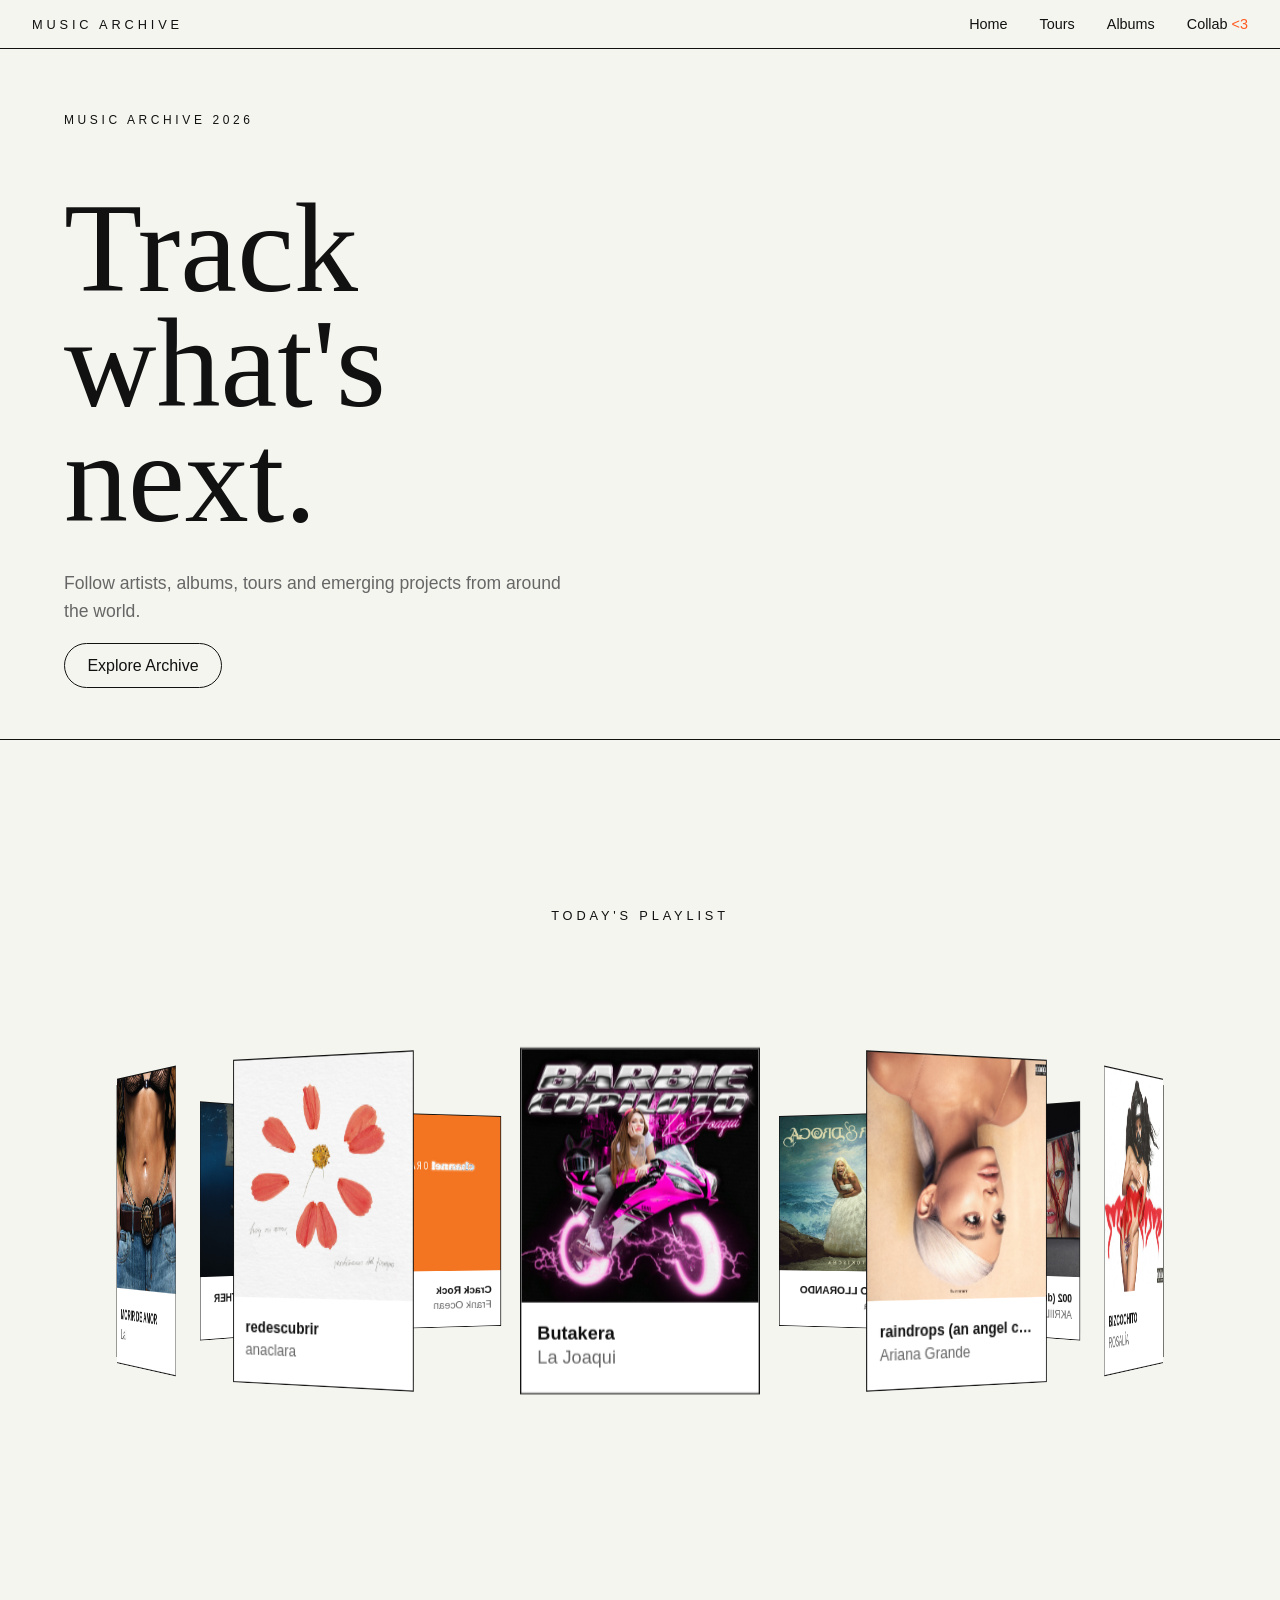
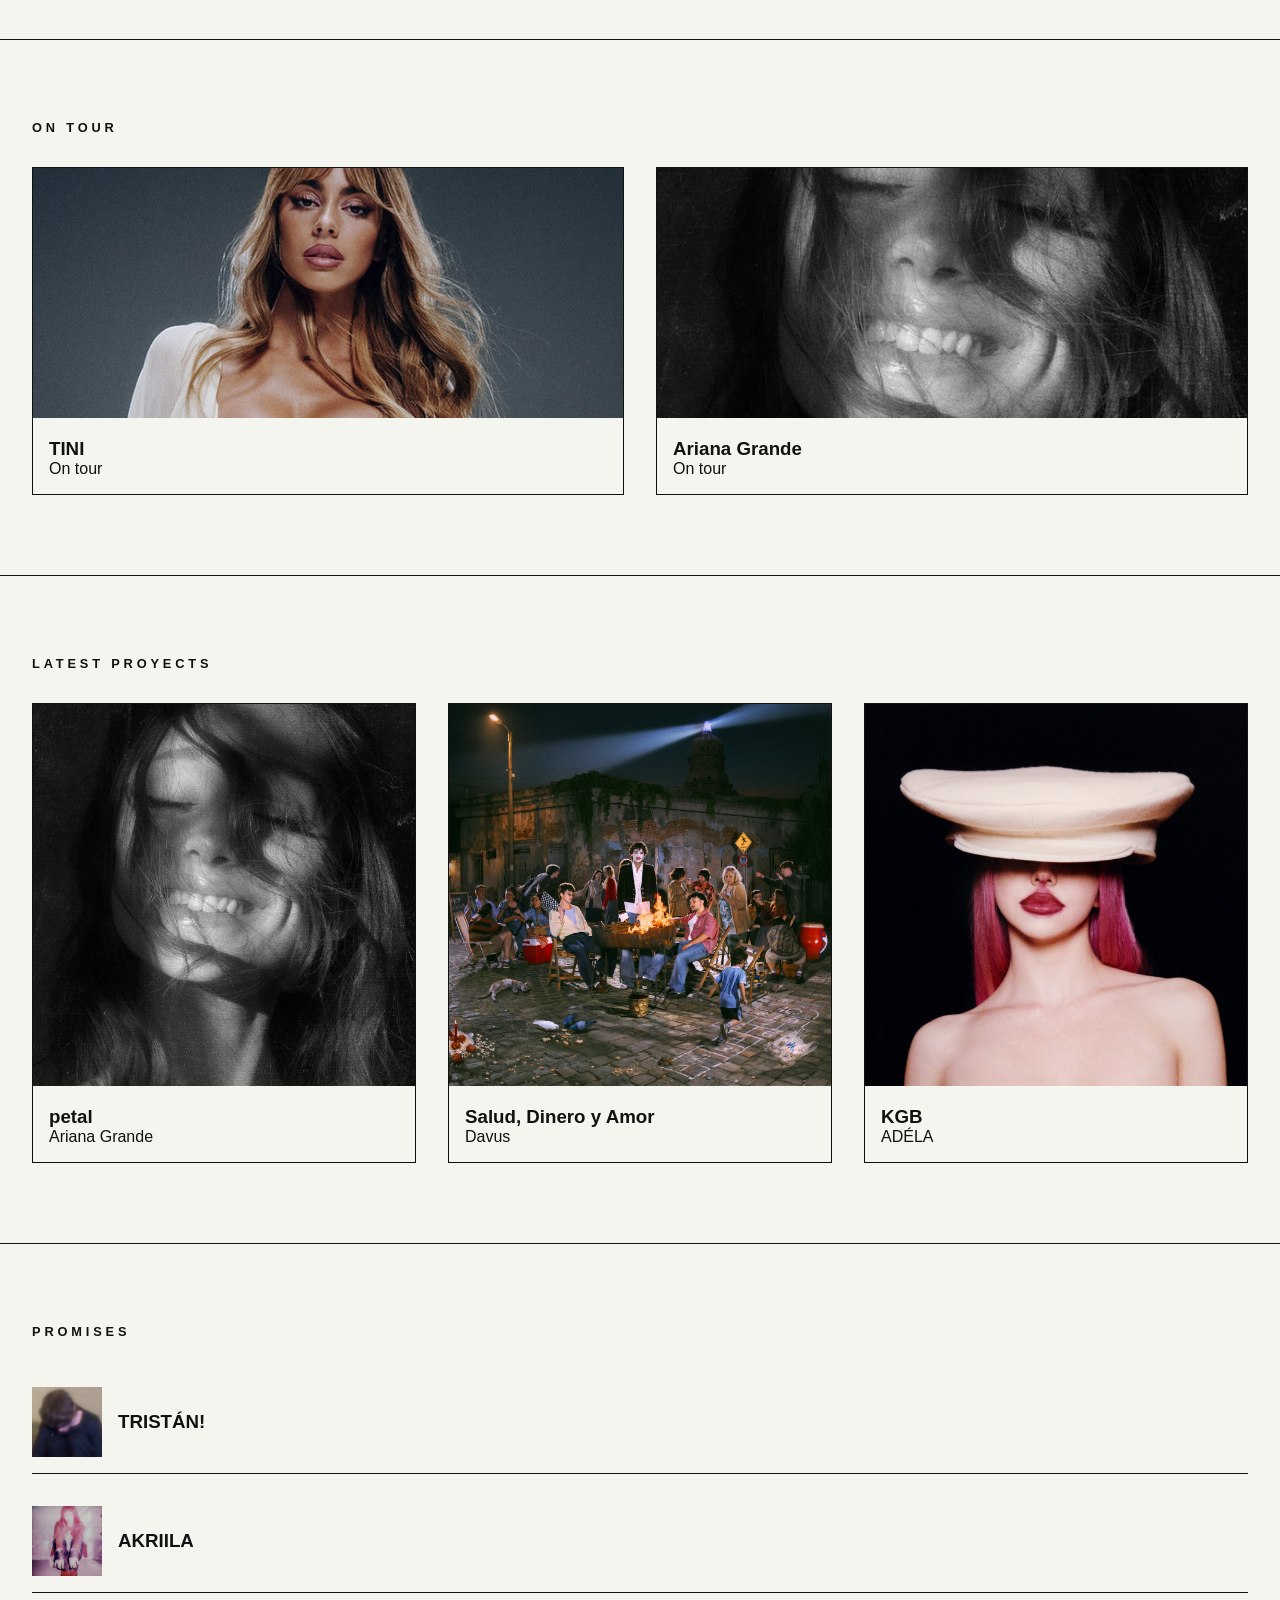
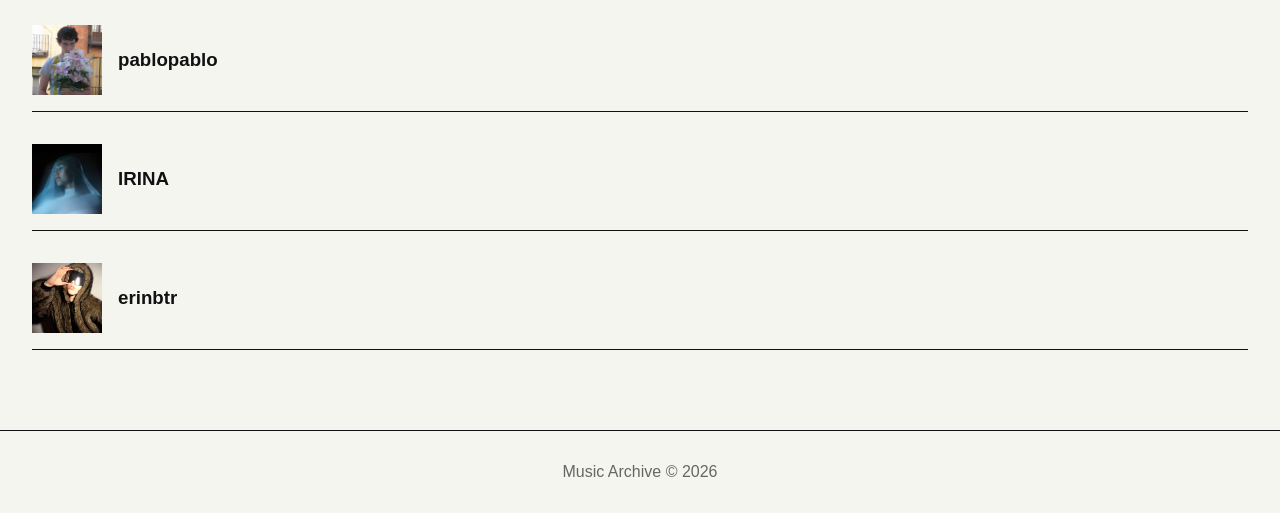
==== index.html @ 73503e7b "feat: initial commit" ====
<!DOCTYPE html>
<html lang="en">

<head>
    <meta charset="UTF-8">
    <meta name="viewport" content="width=device-width, initial-scale=1.0">
    <link rel="stylesheet" href="estilos.css">
    <title>Archive | Home</title>
</head>

<body>
    <header>

        <div class="logo">
            <a href="index.html" class="logo">MUSIC ARCHIVE</a>
        </div>

        <nav>
            <a href="index.html">Home</a>
            <a href="catalogo.html?onTour=true">Tours</a>
            <a href="catalogo.html?onAlbum=true">Albums</a>
            <a href="form.html">Collab <div id="heart">&lt;3</div></a>
        </nav>

    </header>

    <main>

        <section id="background-hero" class="hero">
            <div>
                <div class="hero-top">
                    MUSIC ARCHIVE 2026
                </div>

                <h1>
                    Track<br>
                    what's<br>
                    next.
                </h1>

                <p>
                    Follow artists, albums, tours and emerging
                    projects from around the world.
                </p>

                <a href="catalogo.html" class="hero-btn">
                    Explore Archive
                </a>
            </div>
        </section>

        <section class="playlist">

            <div class="playlist-title">
                Today's Playlist
            </div>

            <div class="carousel-wrapper">

                <div class="carousel" id="carousel">

                    <!--   <a href="detalle.html" class="card">
                    
                    <img src="">
                    <div class="info">
                        <h3></h3>
                        <p class="artist"></p>
                    </div>
                </a> -->


                </div>

            </div>

        </section>

        <section class="tours">

            <h2 class="section-title">
                <a href="catalogo.html?onTour=true"> On Tour</a>
            </h2>

            <div class="tour-grid" id="tour-grid">

                <a href="detalle.html" class="article-link">
                    <article class="tour-card">
                        <img src="">
                        <div class="tour-info">
                            <h3></h3>
                            <p></p>
                        </div>
                    </article>
                </a>

                <a href="detalle.html" class="article-link">
                    <article class="tour-card">
                        <img src="">
                        <div class="tour-info">
                            <h3></h3>
                            <p></p>
                        </div>
                    </article>
                </a>

            </div>

        </section>

        <section class="trending">

            <h2 class="section-title">
                Latest Proyects
            </h2>

            <div class="album-grid">

                <a href="#" class="article-link">
                    <article class="album">
                        <img src="">
                        <div class="album-info">
                            <h3></h3>
                            <p></p>
                        </div>
                    </article>
                </a>

                <a href="#" class="article-link">
                    <article class="album">
                        <img src="">
                        <div class="album-info">
                            <h3></h3>
                            <p></p>
                        </div>
                    </article>
                </a>

                <a href="#" class="article-link">
                    <article class="album">
                        <img src="">
                        <div class="album-info">
                            <h3></h3>
                            <p></p>
                        </div>
                    </article>
                </a>

            </div>

        </section>

        <section class="promises">

            <h2 class="section-title">
                Promises
            </h2>

            <div class="artist-list">

                <a href="detalle.html" class="article-link">
                    <article class="promise">
                        <img src="">
                        <h3></h3>
                    </article>
                </a>

            </div>

        </section>

    </main>

    <footer>
        Music Archive © 2026
    </footer>
    <script src="datos.js"></script>
    <script src="ontour.js"></script>
    <script src="codigoIndex.js"></script>
</body>

</html>
---- estilos.css ----
:root{

    /* COLORS */

    --bg: #f5f5f0;
    --surface: #ffffff;

    --text: #111111;
    --text-secondary: #666666;
    --text-muted: #888888;

    --border: #111111;

    --hover-bg: #111111;
    --hover-text: #ffffff;
    --accent-orange: #ff5a1f;

    /* TYPOGRAPHY */

    --font-body: Arial, Helvetica, sans-serif;
    --font-display: Georgia, serif;

    /* SPACING */

    --section-padding: 5rem;
    --container-padding: 2rem;

    /* EFFECTS */

    --transition: .3s ease;
}
*{
    margin:0;
    padding:0;
    box-sizing:border-box;
    text-decoration: none;
}

html{
    scroll-behavior:smooth;
}

body{
    background:var(--bg);
    color:var(--text);
    font-family:var(--font-body);
    overflow-x:hidden;
}

/* ================= HEADER ================= */

header{

    position:sticky;
    top:0;

    z-index:1000;

    display:flex;
    justify-content:space-between;
    align-items:center;

    padding:1rem var(--container-padding);

    background:var(--bg);

    border-bottom:1px solid var(--border);
}

.logo{

    color:var(--text);

    font-size:.8rem;

    letter-spacing:.3em;

    text-transform:uppercase;

    text-decoration:none;
}

nav{

    display:flex;

    gap:2rem;
}

nav a{

    text-decoration:none;

    color:var(--text);

    font-size:.9rem;
}

.article-link{

    display:block;

    color:inherit;

    text-decoration:none;
}

.article-link article{

    height:100%;

    transition:var(--transition);
}

.article-link:hover article{

    background:var(--hover-bg);

    color:var(--hover-text);
}

/* ================= HERO ================= */

#backgorun-hero{
    background-image: url(img/heroes/index.jpg) !important;
}

.hero{

    min-height:70vh;

    display:flex;
    flex-direction:column;
    justify-content:center;

    padding:4rem;

    border-bottom:1px solid var(--border);
}

.hero-top{

    font-size:.75rem;

    letter-spacing:.3em;

    text-transform:uppercase;

    margin-bottom:4rem;
}

.hero h1{

    font-family:var(--font-display);

    font-size:clamp(4rem,10vw,9rem);

    line-height:.9;

    font-weight:400;

    margin-bottom:2rem;
}

.hero p{

    max-width:500px;

    font-size:1.1rem;

    line-height:1.6;

    color:var(--text-secondary);

    margin-bottom:2rem;
}

.hero-btn{

    width:fit-content;

    padding:.8rem 1.4rem;

    border:1px solid var(--border);
    border-radius:999px;

    color:var(--text);

    text-decoration:none;

    transition:var(--transition);
}

.hero-btn:hover{

    background:var(--accent-orange);

    color:var(--text);
}

/* ================= PLAYLIST ================= */

.playlist{

    min-height:100vh;

    display:flex;
    flex-direction:column;
    justify-content:center;
    align-items:center;

    padding:4rem 2rem;

    border-bottom:1px solid var(--border);
}

.playlist-title{

    font-size:.8rem;

    letter-spacing:.3em;

    text-transform:uppercase;

    margin-bottom:3rem;
}

.carousel-wrapper{

    width:100%;
    height:500px;

    perspective:2000px;

    overflow:hidden;
}

.carousel{

    width:100%;
    height:100%;

    position:relative;

    transform-style:preserve-3d;

    animation:spin 100s linear infinite;
}

.carousel:hover{

    animation-play-state:paused;
}

@keyframes spin{

    from{
        transform:rotateY(0deg);
    }

    to{
        transform:rotateY(360deg);
    }
}

.card{

    --angle:0deg;

    position:absolute;

    width:180px;
    height:260px;

    left:50%;
    top:50%;

    margin-left:-90px;
    margin-top:-130px;

    background:var(--surface);

    border:1px solid var(--border);

    color:var(--text);

    text-decoration:none;

    overflow:hidden;

    backface-visibility:visible;

    transform:rotateY(var(--angle)) translateZ(500px);

    transition:background var(--transition), box-shadow .45s ease, border-color var(--transition);
}

/* .card:hover {

     background:#fff7f2; 

    border-color:var(--accent-orange); 

     box-shadow:0 0 0 4px var(--accent-orange), 0 18px 30px rgba(0,0,0,.18); 
} */

.card img,
.card .info{

    transition:transform .45s ease;
}

.card:hover img,
.card:hover .info{

    transform:translateY(-8px);
}

.card:focus-visible{

    outline:2px solid var(--accent-orange);

    outline-offset:4px;
}

.card img{

    width:100%;
    height:190px;

    object-fit:cover;
}

.info{

    padding:.75rem;
}

.info h3{

    font-size: 1rem;

    margin-bottom:.25rem;

    font-weight:600;
}

.artist{

    color:var(--text-secondary);

    font-size:.85rem;
}

.card:nth-child(1){--angle:0deg;}
.card:nth-child(2){--angle:30deg;}
.card:nth-child(3){--angle:60deg;}
.card:nth-child(4){--angle:90deg;}
.card:nth-child(5){--angle:120deg;}
.card:nth-child(6){--angle:150deg;}
.card:nth-child(7){--angle:180deg;}
.card:nth-child(8){--angle:210deg;}
.card:nth-child(9){--angle:240deg;}
.card:nth-child(10){--angle:270deg;}
.card:nth-child(11){--angle:300deg;}
.card:nth-child(12){--angle:330deg;}

/* ================= SECCIONES ================= */

.tours,
.trending,
.promises{

    padding:var(--section-padding) var(--container-padding);

    border-bottom:1px solid var(--border);
}

.section-title{

    font-size:.8rem;

    letter-spacing:.3em;

    text-transform:uppercase;

    margin-bottom:2rem;

  
}

.section-title a{
      text-decoration: none;
      color: inherit    ;
}


/* ================= TOURS ================= */

.tour-grid{

    display:grid;

    grid-template-columns:repeat(auto-fit,minmax(320px,1fr));

    gap:2rem;
}

.tour-card{

    border:1px solid var(--border);
}

.tour-card img{

    width:100%;

    height:250px;

    object-fit:cover;

  object-position: center 40%;
}

.tour-info{

    padding:1rem;
}

/* ================= ALBUMS ================= */

.album-grid{

    display:grid;

    grid-template-columns:repeat(auto-fit,minmax(220px,1fr));

    gap:2rem;
}

.album{

    border:1px solid var(--border);
}

.album img{

    width:100%;

    aspect-ratio:1;

    object-fit:cover;
}

.album-info{

    padding:1rem;
}

/* ================= PROMESAS ================= */

.artist-list{

    display:grid;

    gap:1rem;
}

.promise{

    display:flex;

    align-items:center;

    gap:1rem;

    padding:1rem 0;

    border-bottom:1px solid var(--border);
}

.number{

    width:60px;

    color:var(--text-muted);
}

.promise img{

    width:70px;
    height:70px;

    object-fit:cover;
}


/* ================= DETAIL ================= */

.detail-hero{

    display:grid;

    grid-template-columns:minmax(280px,420px) 1fr;

    gap:4rem;

    align-items:center;

    padding:var(--section-padding) var(--container-padding);

    border-bottom:1px solid var(--border);
}

.detail-cover{

    border:1px solid var(--border);

    background:var(--surface);
}

.detail-cover img{

    width:100%;

    aspect-ratio:1;

    object-fit:cover;

    display:block;
}

.detail-kicker{

    display:inline-flex;

    width:fit-content;

    font-size:.75rem;

    letter-spacing:.3em;

    text-transform:uppercase;

    color:var(--text-muted);

    margin-bottom:2rem;
}

.detail-genre-link{

    padding:.45rem .85rem;

    border:1px solid var(--border);

    border-radius:999px;

    color:var(--text);

    text-decoration:none;

    transition:var(--transition);
}



.detail-intro h1{

    font-family:var(--font-display);

    font-size:clamp(4rem,9vw,8rem);

    line-height:.9;

    font-weight:400;

    margin-bottom:2rem;
}

.detail-summary{

    max-width:560px;

    font-size:1.1rem;

    line-height:1.6;

    color:var(--text-secondary);

    margin-bottom:2rem;
}

.tag-list{

    display:flex;

    flex-wrap:wrap;

    gap:.75rem;

    margin-bottom:2rem;
}

.detail-intro .tag-list{

    margin-top:.5rem;
}

.tag-list a{

    display:inline-flex;

    align-items:center;

    min-height:34px;

    color:var(--text);

    text-decoration:none;

    padding:.45rem .85rem;

    border:1px solid var(--border);
    border-radius:999px;

    font-size:.8rem;

    text-transform:uppercase;

    letter-spacing:.12em;

    transition:var(--transition);
}

.tag-list a:hover{

    background:var(--accent-orange);

    color:var(--text);
}

.detail-content,
.tour-status,
.tracklist,
.detail-blocks,
.related{

    padding:var(--section-padding) var(--container-padding);

    border-bottom:1px solid var(--border);
}

.detail-content{

    display:grid;

    grid-template-columns:2fr 1fr;

    gap:4rem;
}

.status-tabs{

    display:flex;

    flex-wrap:wrap;

    gap:.75rem;
}

.status-tabs button{

    min-height:38px;

    padding:.5rem 1rem;

    border:1px solid var(--border);

    border-radius:999px;

    background:transparent;

    color:var(--text);

    font-family:var(--font-body);

    font-size:.8rem;

    letter-spacing:.12em;

    text-transform:uppercase;

    cursor:default;

    transition:var(--transition);
}

.status-tabs button.active{

    background:var(--accent-orange);

    color:var(--text);
}

.tracklist-header{

    display:flex;

    justify-content:space-between;

    align-items:center;

    gap:1rem;

    margin-bottom:2rem;
}

.tracklist-header p{

    color:var(--text-muted);

    font-size:.8rem;

    letter-spacing:.2em;

    text-transform:uppercase;
}

.tracklist ol{

    list-style:none;

    border-top:1px solid var(--border);
}

.track-name {
    white-space: nowrap;
}

.tracklist li{

    display:grid;

    grid-template-columns:70px 1fr;

    gap:1rem;

    align-items:center;

    padding:1rem 0;

    border-bottom:1px solid var(--border);
}

.track-number{

    color:var(--text-muted);

    font-size:.85rem;
}

.track-name{

    font-size:1rem;

    font-weight:600;
}

.detail-main p,
.detail-block p{

    max-width:760px;

    font-size:1rem;

    line-height:1.7;

    color:var(--text-secondary);
}

.detail-data{

    border-left:1px solid var(--border);

    padding-left:2rem;
}

.detail-data dl div{

    display:flex;

    justify-content:space-between;

    gap:1rem;

    padding:1rem 0;

    border-bottom:1px solid var(--border);
}

.detail-data dt{

    color:var(--text-muted);

    text-transform:uppercase;

    font-size:.75rem;

    letter-spacing:.2em;
}

.detail-data dd{

    text-align:right;

    color:var(--text);
}

.detail-blocks{

    display:grid;

    grid-template-columns:repeat(auto-fit,minmax(280px,1fr));

    gap:3rem;
}

.detail-list{

    list-style-position:inside;

    color:var(--text-secondary);
}

.detail-list li{

    padding:1rem 0;

    border-bottom:1px solid var(--border);
}

.stats-grid{

    display:grid;

    grid-template-columns:repeat(3,1fr);

    border:1px solid var(--border);
}

.stats-grid div{

    display:flex;

    flex-direction:column;

    gap:.5rem;

    padding:1.5rem;

    border-right:1px solid var(--border);
}

.stats-grid div:last-child{

    border-right:none;
}

.stat-number{

    font-family:var(--font-display);

    font-size:2.5rem;

    line-height:1;
}

.stat-label{

    color:var(--text-muted);

    font-size:.75rem;

    letter-spacing:.2em;

    text-transform:uppercase;
}

.detail-tag-list{

    margin-bottom:0;
}

/* ================= CATALOG ================= */

.catalog-hero{

    padding:var(--section-padding) var(--container-padding) 3rem;

    border-bottom:1px solid var(--border);
}

.catalog-hero h1{

    font-family:var(--font-display);

    font-size:clamp(4rem,9vw,8rem);

    line-height:.9;

    font-weight:400;
}

.catalog-layout{

    display:grid;

    grid-template-columns:320px 1fr;

    min-height:100vh;

    border-bottom:1px solid var(--border);
}

.catalog-filters{

    padding:2rem;

    border-right:1px solid var(--border);
}
.filter-group select,
.filter-group input{
    width:100%;

    padding:.9rem 1rem;

    border:1px solid var(--border);

    border-radius:999px;

    background:transparent;

    color:var(--text);

    font-family:var(--font-body);

    font-size:.9rem;
}

.filter-header,
.results-header{

    display:flex;

    justify-content:space-between;

    /* align-items:center; */

    gap:1rem;

    margin-bottom:2rem;
}

.filter-header a{

    color:var(--text);

    font-size:.8rem;

    text-decoration:none;

    text-transform:uppercase;

    letter-spacing:.16em;
}

.filter-group{

    margin-bottom:1.5rem;
}

.filter-group label,
.filter-label{

    display:block;

    margin-bottom:.6rem;

    color:var(--text-muted);

    font-size:.75rem;

    letter-spacing:.2em;

    text-transform:uppercase;
}

.filter-group select{

    width:100%;

    padding:.9rem 1rem;

    border:1px solid var(--border);

    border-radius:999px;

    background:transparent;

    color:var(--text);

    font-family:var(--font-body);

    font-size:.9rem;
}

.filter-tags{

    display:flex;

    flex-wrap:wrap;

    gap:.6rem;
}

.filter-tags a{

    color:var(--text);

    text-decoration:none;

    padding:.45rem .75rem;

    border:1px solid var(--border);

    border-radius:999px;

    font-size:.75rem;

    text-transform:uppercase;

    letter-spacing:.1em;

    transition:var(--transition);
}

.filter-tags a:hover{

    background:var(--accent-orange);
}

.filter-check{

    display:flex;

    align-items:center;

    gap:.75rem;

    padding:1rem;

    border:1px solid var(--border);

    border-radius:999px;

    cursor:pointer;
}

.filter-check input{

    width:18px;
    height:18px;

    accent-color:var(--accent-orange);
}

.filter-check span{

    font-size:.8rem;

    letter-spacing:.12em;

    text-transform:uppercase;
}

.catalog-results{

    padding:2rem;
}

.results-header p{

    color:var(--text-muted);

    font-size:.8rem;

    letter-spacing:.2em;

    text-transform:uppercase;
}

.catalog-grid{

    display:grid;

    grid-template-columns:repeat(auto-fill,minmax(240px,1fr));

    gap:1.5rem;
}

.catalog-card{

    display:flex;

    flex-direction:column;

    min-height:100%;

    color:var(--text);

    text-decoration:none;

    border:1px solid var(--border);

    background:var(--surface);

    transition:background var(--transition), box-shadow var(--transition), border-color var(--transition);
}

.catalog-card:hover{

    background:#fff7f2;

    border-color:var(--accent-orange);

    box-shadow:0 0 0 4px var(--accent-orange);
}

.catalog-card img{

    width:100%;

    aspect-ratio:1;

    object-fit:cover;
}

.catalog-card-info{

    padding:1rem;

    flex:1;
}

.catalog-card-info p{

    margin-bottom:1rem;

    color:var(--text-muted);

    font-size:.75rem;

    letter-spacing:.16em;

    text-transform:uppercase;
}

.catalog-card-info h3{

    margin-bottom:.35rem;

    font-size:1.2rem;
}

.catalog-card-info span{

    color:var(--text-secondary);
}

.catalog-card-meta{

    display:flex;

    justify-content:space-between;

    gap:1rem;

    padding:.8rem 1rem;

    border-top:1px solid var(--border);

    color:var(--text-muted);

    font-size:.75rem;
}
.info h3{
    font-size:.85rem;
    margin-bottom:.2rem;

    white-space:nowrap;
    overflow:hidden;
    text-overflow:ellipsis;
}


.results-empty {
    color: var(--text-muted);
    font-size: .8rem;
    letter-spacing: .2em;
    text-transform: uppercase;
}

.results-empty a{
    color: var(--accent-orange)
}

#aside-fixed {
    position: sticky;
    top: 5rem; 
}

#clear-btn{
    cursor:pointer;
}
/* ================= FOOTER ================= */

footer{

    text-align:center;

    padding:2rem;

    color:var(--text-secondary);
}

/* ================= MOBILE ================= */

@media(max-width:768px){

    header{
        align-items:flex-start;
        flex-direction:column;
        gap:1rem;
    }

    nav{
        flex-wrap:wrap;
        gap:1rem;
    }

    .hero{
        padding:2rem;
    }

    .hero h1{
        font-size:4rem;
    }

    .carousel-wrapper{
        height:350px;
    }

/*  */
 .card{
    width:130px;
    height:210px;

    margin-left:-65px;
    margin-top:-105px;

    transform:rotateY(var(--angle)) translateZ(280px);
}

.card img{
    height:140px;
}

    .info h3{
        font-size:.8rem;
    }

    .artist{
        font-size:.7rem;
    }

    .detail-hero,
    .detail-content{
        grid-template-columns:1fr;
        gap:2rem;
        padding:3rem 2rem;
    }

    .detail-intro h1{
        font-size:4rem;
    }

    .detail-data{
        border-left:none;
        padding-left:0;
    }

    .detail-blocks,
    .tour-status,
    .tracklist,
    .related{
        padding:3rem 2rem;
    }

    .catalog-hero{
        padding:3rem 2rem;
    }

    .catalog-hero h1{
        font-size:4rem;
    }

    .catalog-layout{
        grid-template-columns:1fr;
    }

    .catalog-filters{
        border-right:none;
        border-bottom:1px solid var(--border);
    }

    .filter-header,
    .results-header{
        align-items:flex-start;
        flex-direction:column;
    }

    .catalog-card-meta{
        flex-direction:column;
        gap:.35rem;
    }

    .tracklist-header{
        align-items:flex-start;
        flex-direction:column;
    }

    .tracklist li{
        grid-template-columns:45px 1fr;
    }

    .stats-grid{
        grid-template-columns:1fr;
    }

    .stats-grid div{
        border-right:none;
        border-bottom:1px solid var(--border);
    }

    .stats-grid div:last-child{
        border-bottom:none;
    }

    /* ===== FORM RESPONSIVE ===== */

    .form-section{
        flex-direction:column;
        gap:3rem;
        padding:3rem 2rem;
    }

    .archive-form{
        flex:unset;
        width:100%;
    }

    .added-projects{
        width:100%;
        align-items:flex-start;
    }

    #addedList{
        max-width:100%;
    }

    .submit-btn{
        width:100%;
        text-align:center;
    }
}
/* ================= FORM ================= */

.form-section{
    display:flex;
    gap:4rem;
    align-items:flex-start;

    padding: var(--section-padding) var(--container-padding);
    border-bottom: 1px solid var(--border);
}

.form-subtitle{
    margin-top:1.5rem;
    max-width:500px;
    color:var(--text-secondary);
    line-height:1.6;
}

.archive-form{
    flex:2;

    display:flex;
    flex-direction:column;
    gap:1.5rem;
}

.added-projects{
    flex:1;
}

.form-group{
    display:flex;
    flex-direction:column;
    gap:.7rem;
}

.form-group label{
    color:var(--text-muted);
    font-size:.75rem;
    letter-spacing:.2em;
    text-transform:uppercase;
}

.form-group input,
.form-group select{
    width:100%;
    padding:1rem 1.2rem;
    border:1px solid var(--border);
    background:transparent;
    font-family:var(--font-body);
    font-size:.95rem;
}

.form-group input[type="file"]{
    padding:.8rem;
}

.submit-btn{
    width:fit-content;
    padding:1rem 1.6rem;
    border:1px solid var(--border);
    background:transparent;
    cursor:pointer;
    font-size:.85rem;
    letter-spacing:.15em;
    text-transform:uppercase;
    transition:var(--transition);
}

.submit-btn:hover{
    background:var(--accent-orange);
}

.status-active-btn{
    background:#111111;
    color:#ffffff;
}

/* ===== VALIDATION ===== */

.form-group input.input-error,
.form-group select.input-error{
    border-color:#e53e3e;
    outline:none;
}

.form-group input.input-ok,
.form-group select.input-ok{
    border-color:#2ecc71;
}

.error-msg{
    color:#e53e3e;
    font-size:.75rem;
    letter-spacing:.1em;
    text-transform:uppercase;
}

.form-success{
display: none;

    padding:1rem 1.2rem;
    border:1px solid #2ecc71;
    color:#2ecc71;
    font-size:.8rem;
    letter-spacing:.2em;
    text-transform:uppercase;
}

.form-section{
    display:flex;
    gap:6rem;
    align-items:flex-start;
}

.archive-form{
    flex:0 0 500px;
}

.added-projects{
    flex:1;

    display:flex;
    flex-direction:column;
    align-items:center;
}

#addedList{
    width:100%;
    max-width:350px;

    display:flex;
    flex-direction:column;
    gap:1rem;
}

#heart{
    color: var(--accent-orange);
    display: inline;
}
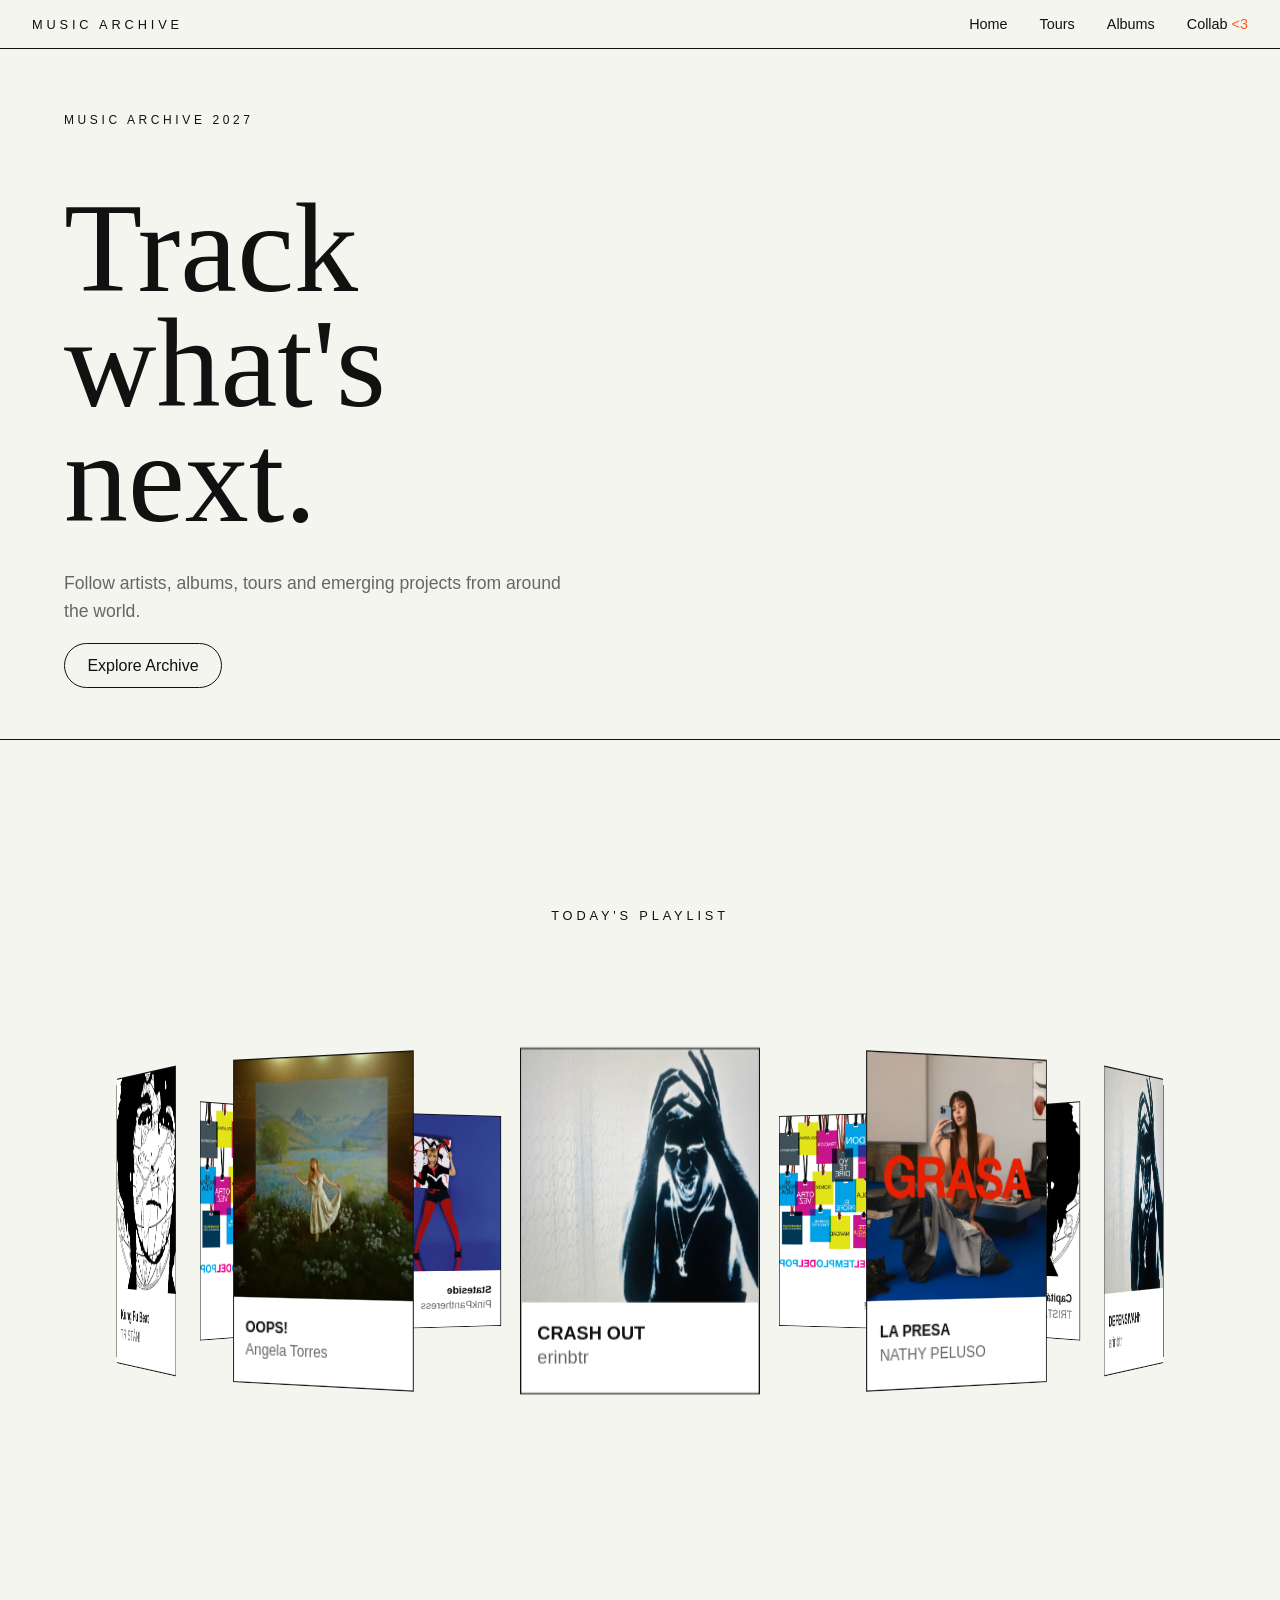
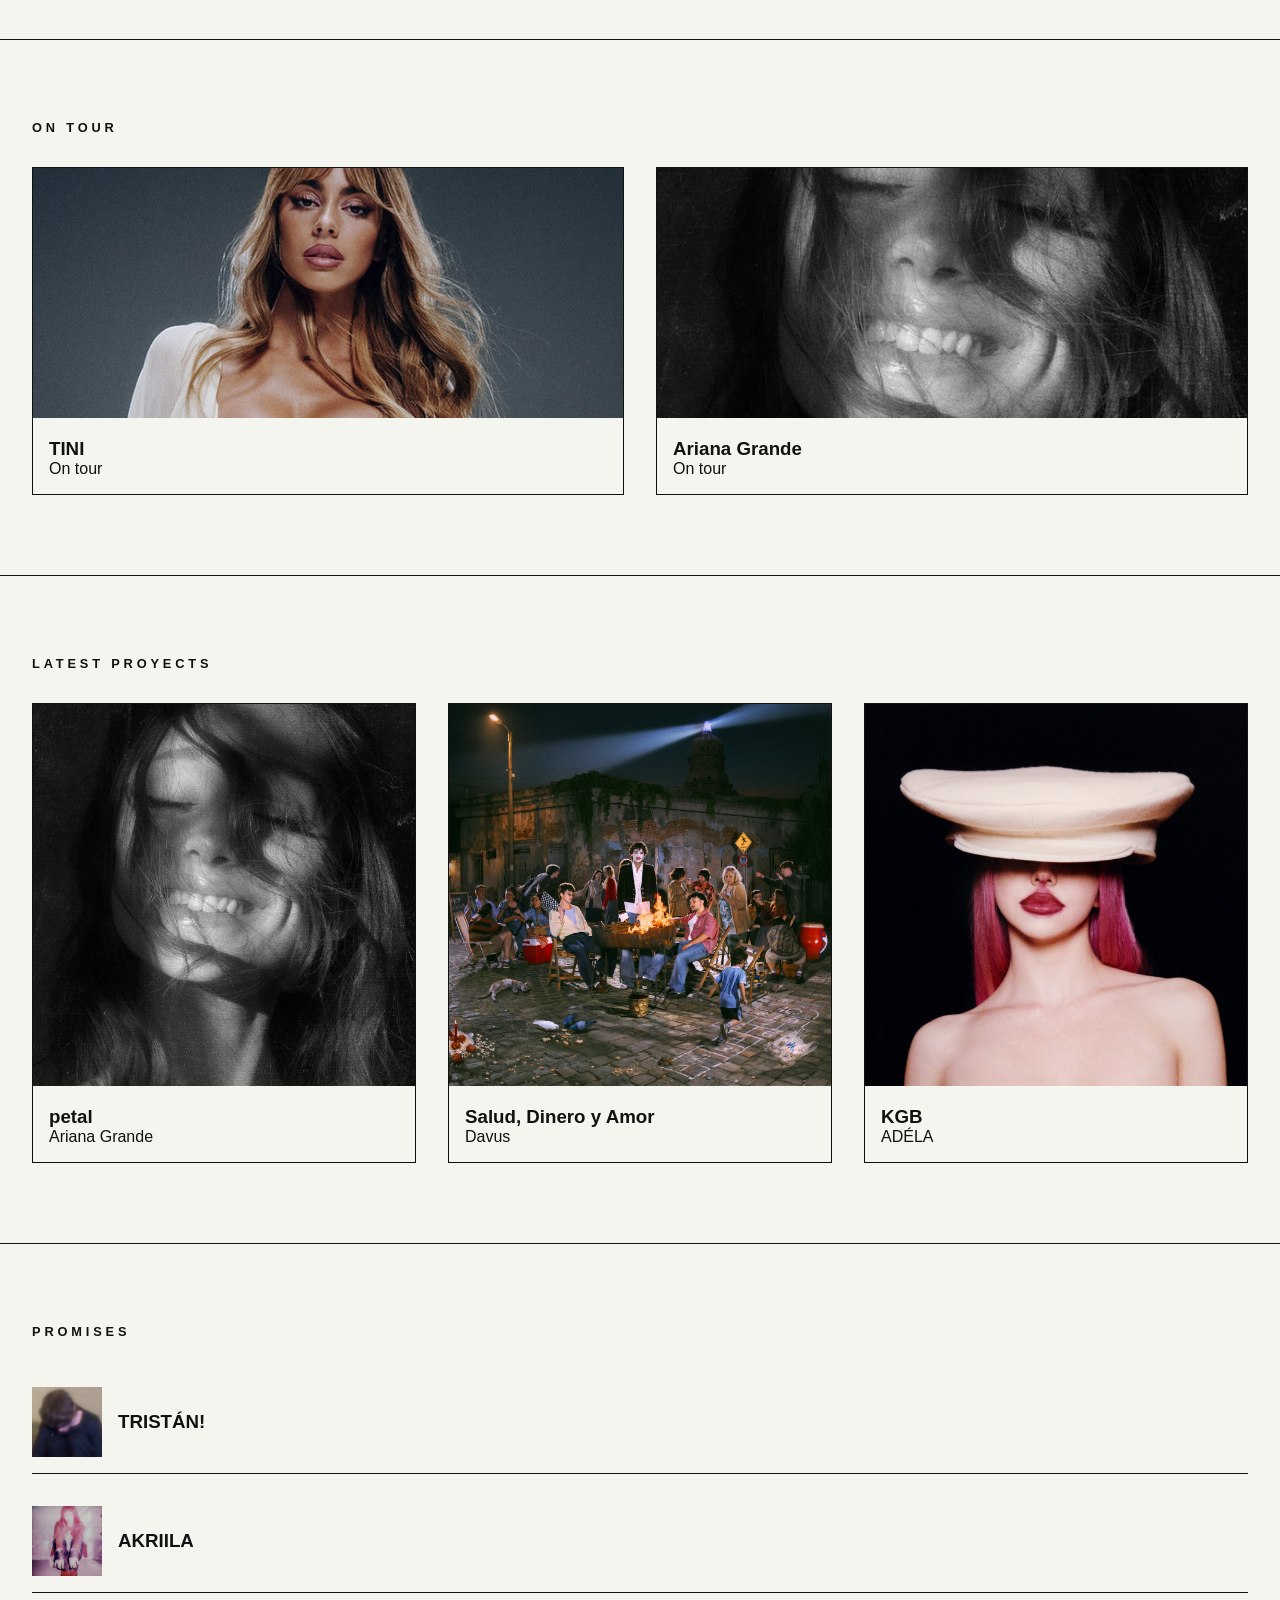
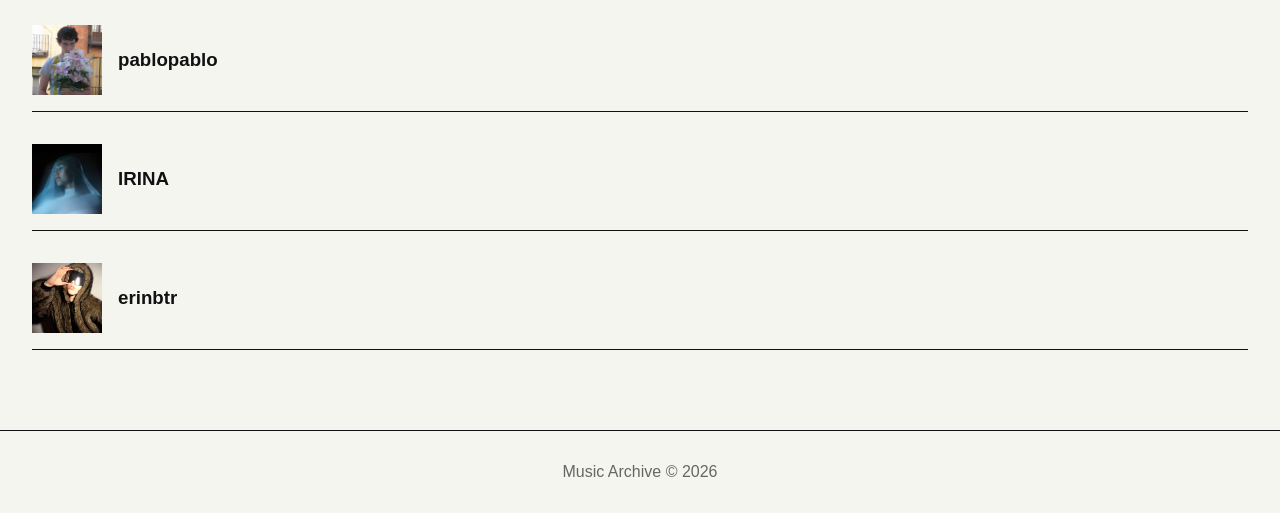
==== commit eedbe4aa: "chore: 26 to 27" ====
--- a/index.html
+++ b/index.html
@@ -2,9 +2,11 @@
 <html lang="en">
 
 <head>
+    
     <meta charset="UTF-8">
     <meta name="viewport" content="width=device-width, initial-scale=1.0">
     <link rel="stylesheet" href="estilos.css">
+    <link rel="shortcut icon" href="favicon.ico" type="image/x-icon">
     <title>Archive | Home</title>
 </head>
 
@@ -29,7 +31,7 @@
         <section id="background-hero" class="hero">
             <div>
                 <div class="hero-top">
-                    MUSIC ARCHIVE 2026
+                    MUSIC ARCHIVE 2027
                 </div>
 
                 <h1>
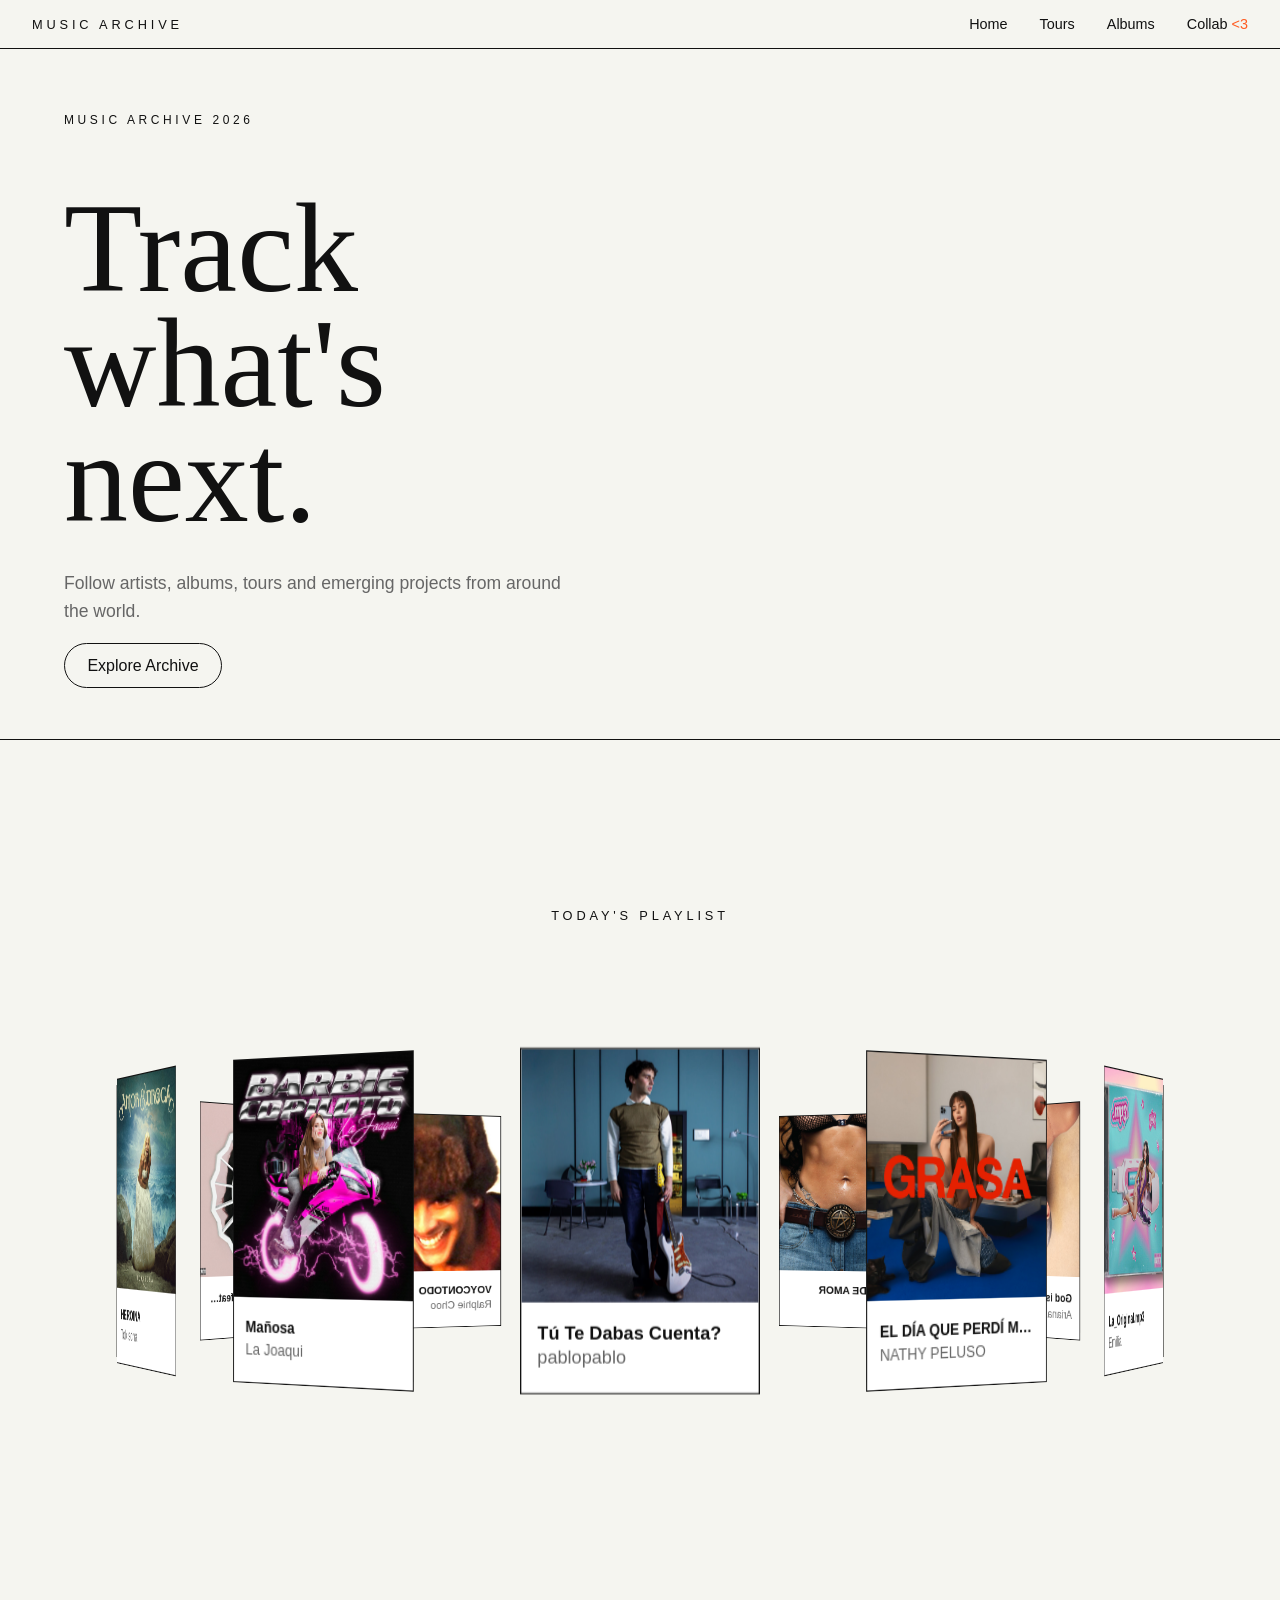
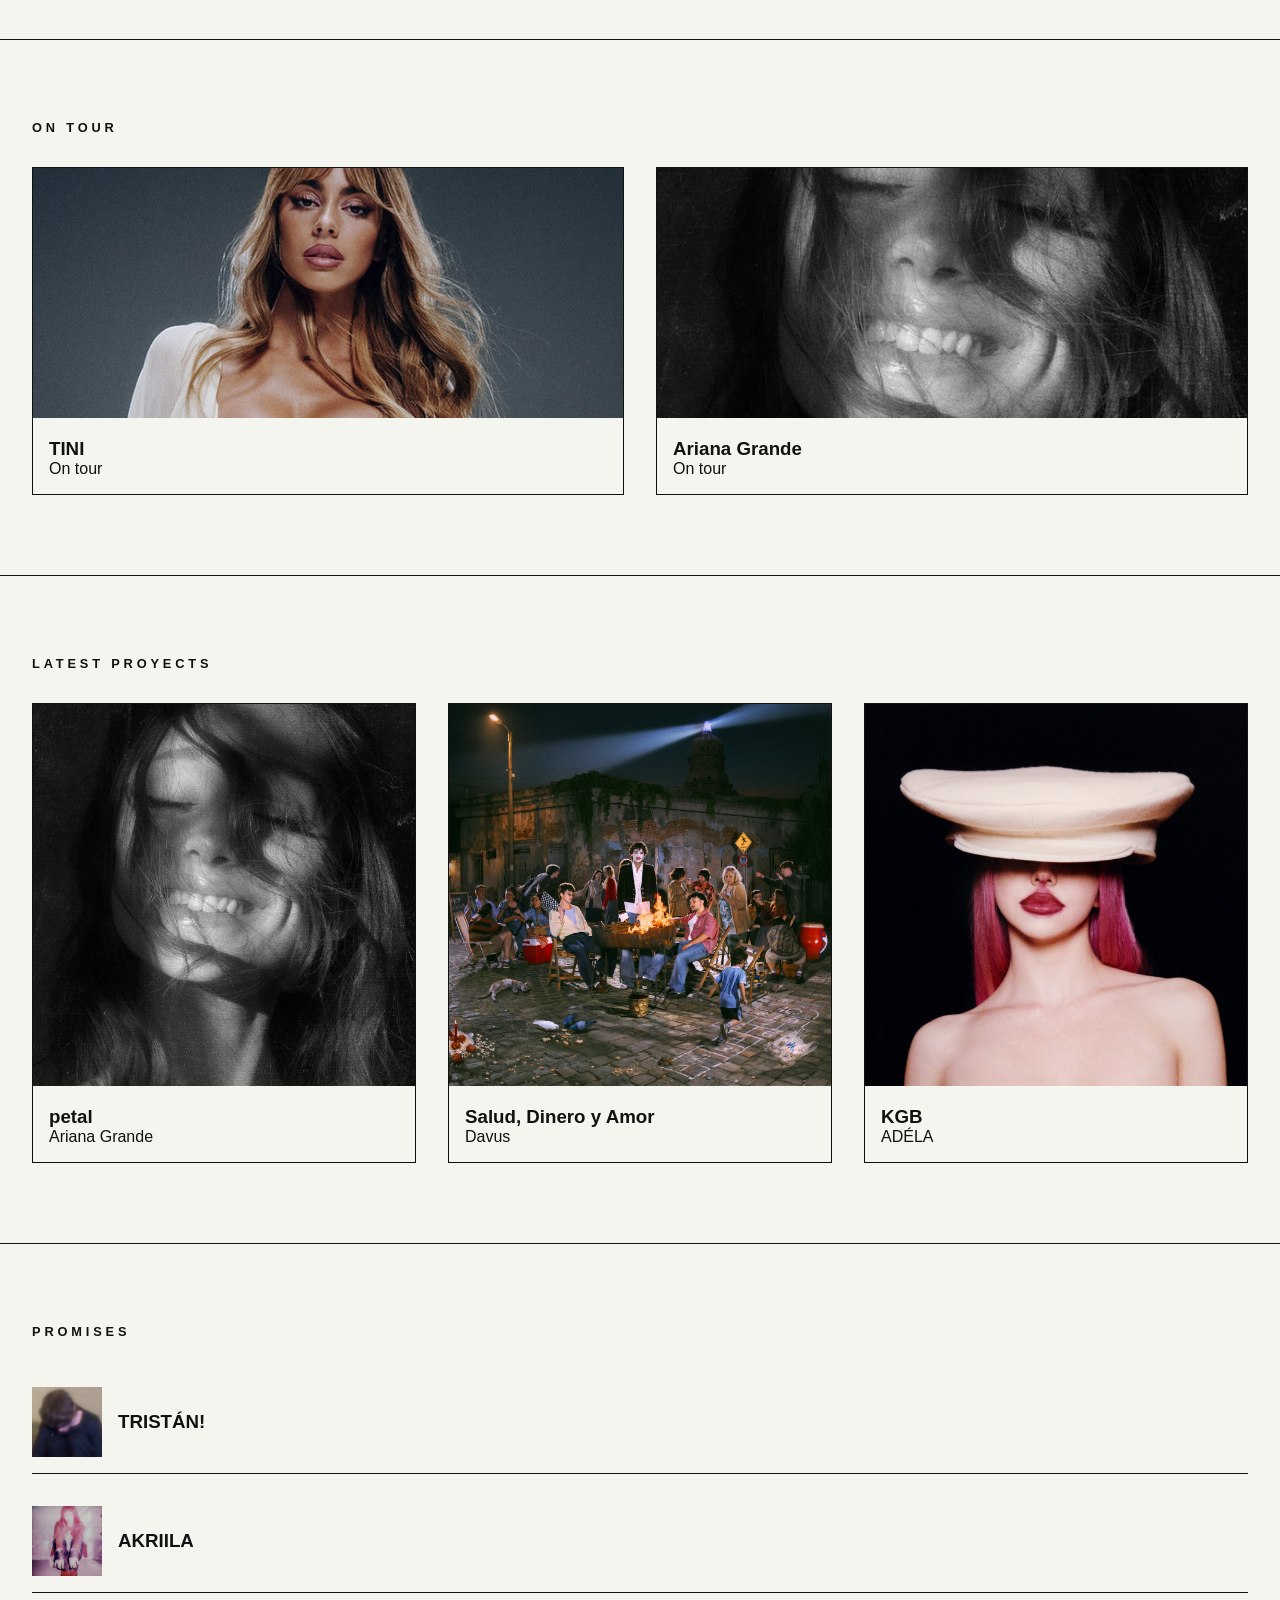
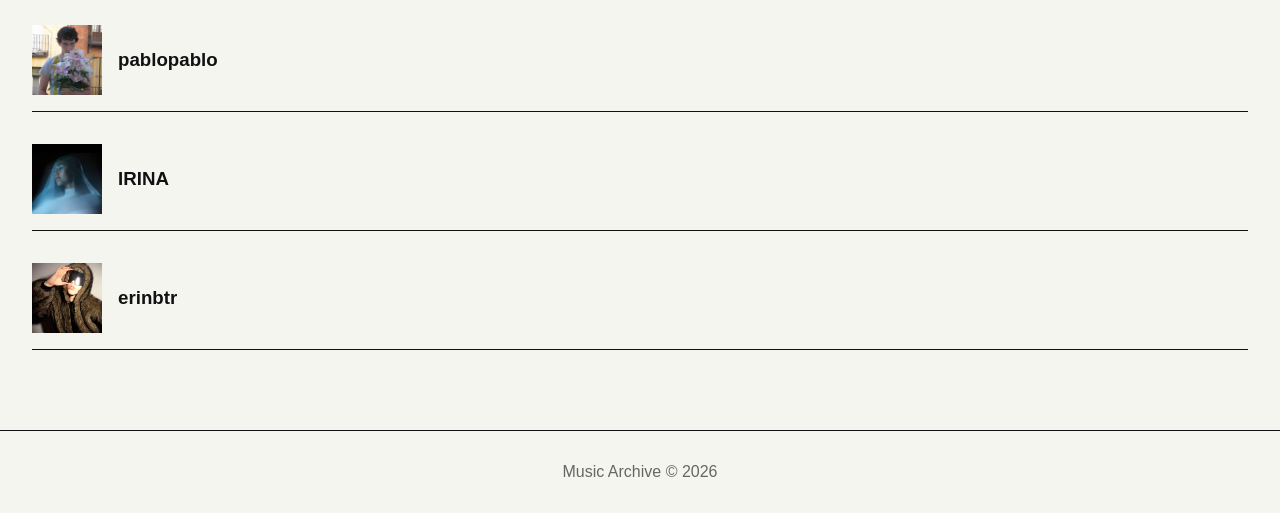
==== commit a2adf846: "chore: 27 to 26" ====
--- a/index.html
+++ b/index.html
@@ -31,7 +31,7 @@
         <section id="background-hero" class="hero">
             <div>
                 <div class="hero-top">
-                    MUSIC ARCHIVE 2027
+                    MUSIC ARCHIVE 2026
                 </div>
 
                 <h1>
